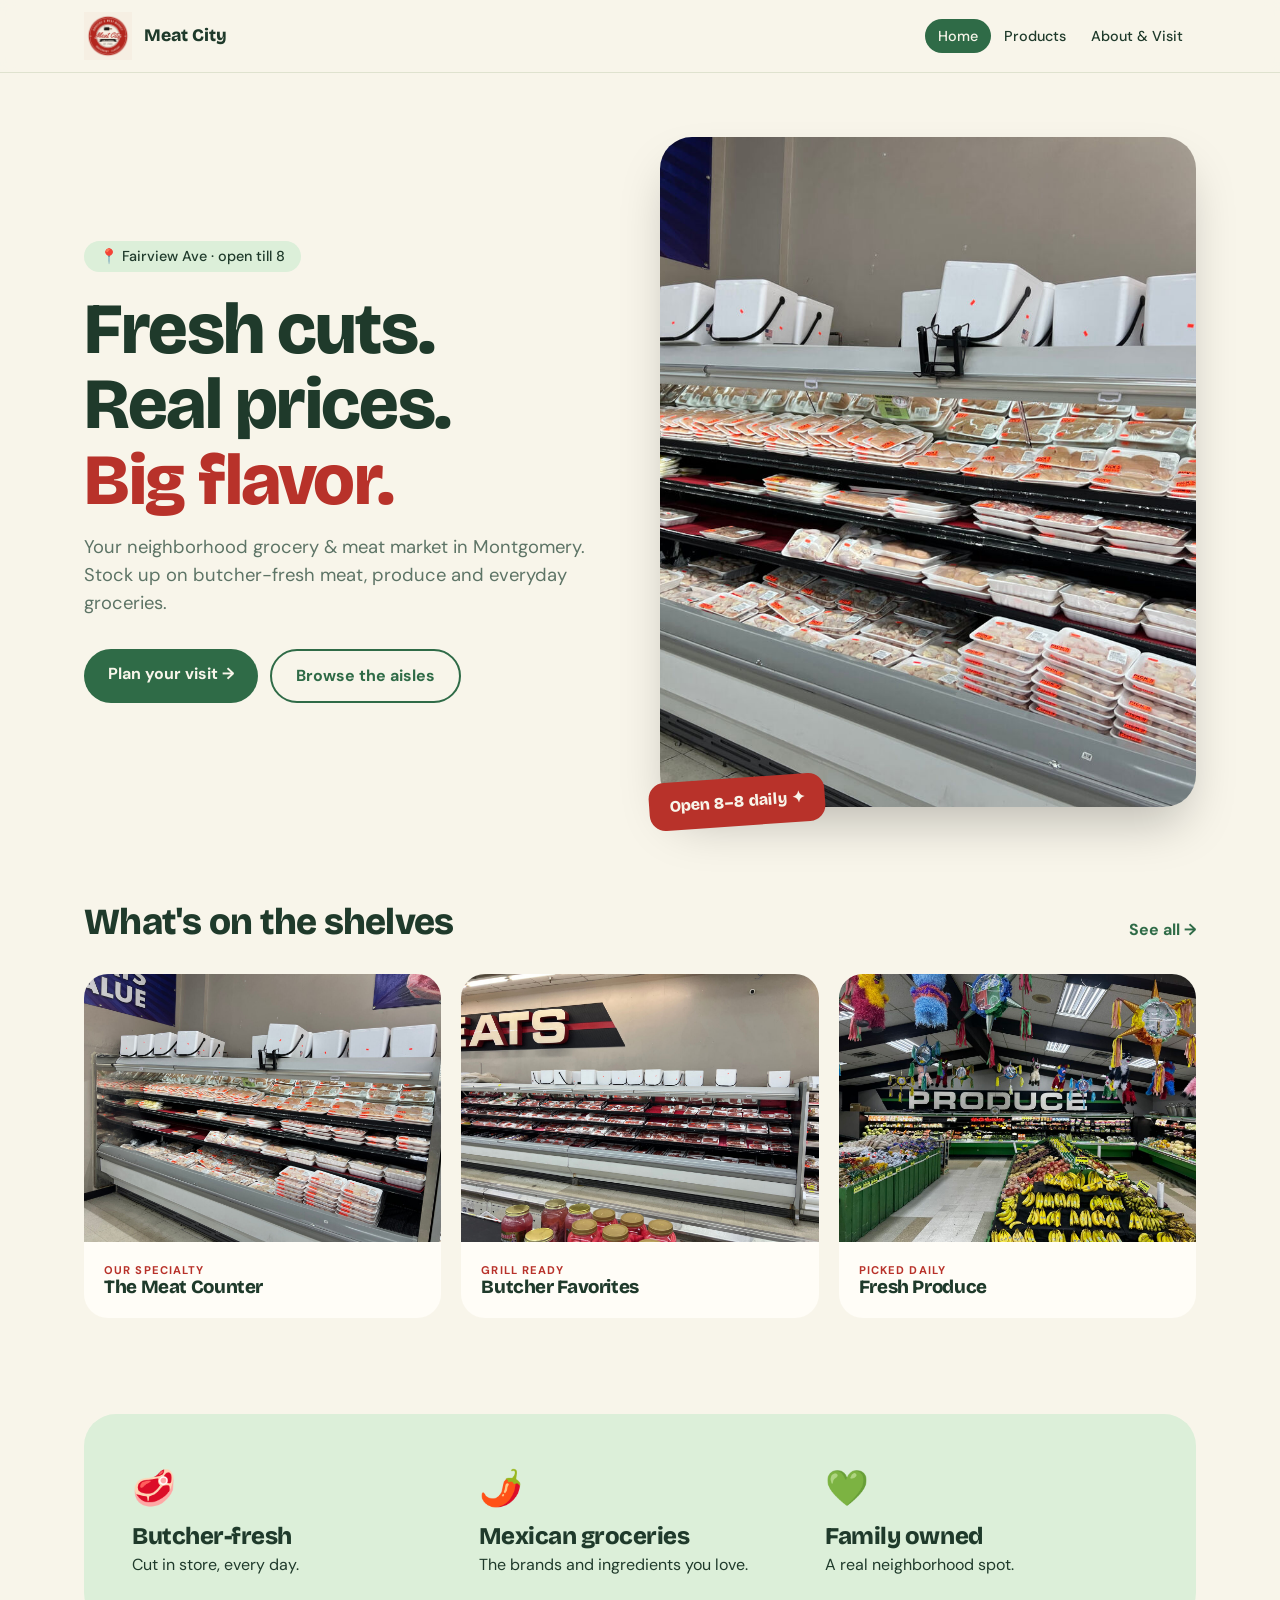
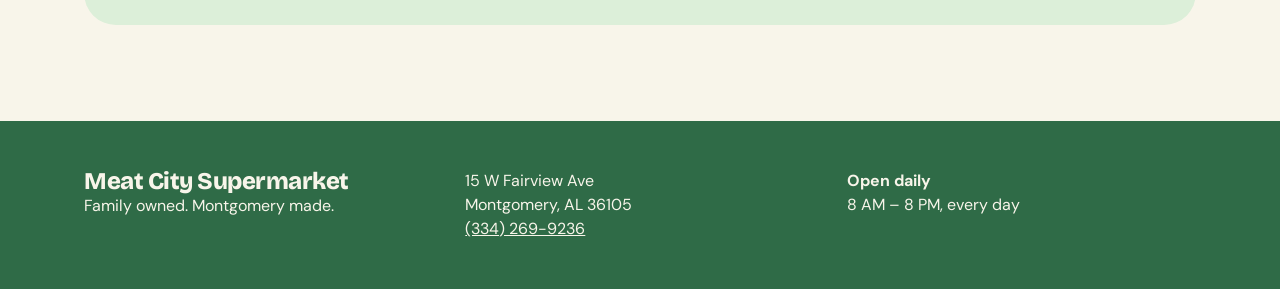
==== html-site/index.html @ 7f8aaa03 "Build Meat City Supermarket site: Home, Products, About & Visit, plus static HTML copies" ====
<!DOCTYPE html>
<html lang="en">
<head>
<meta charset="utf-8"><meta name="viewport" content="width=device-width, initial-scale=1">
<title>Meat City Supermarket | Fresh meat &amp; groceries in Montgomery</title><meta name="description" content="Fresh-cut meat, produce and Mexican groceries in Montgomery, AL. Open 8 AM–8 PM daily.">
<link rel="icon" href="favicon.png" type="image/png">
<link rel="stylesheet" href="https://fonts.googleapis.com/css2?family=Bricolage+Grotesque:wght@500;700;800&family=DM+Sans:wght@400;500;700&display=swap">
<link rel="stylesheet" href="styles.css">
</head>
<body>
<header class="header"><div class="wrap nav">
  <a href="index.html" class="brand"><img src="images/logo.png" alt="Meat City logo"><span>Meat City</span></a>
  <nav><a href="index.html" class="active">Home</a><a href="products.html">Products</a><a href="about.html">About &amp; Visit</a></nav>
</div></header>
<main>
<section class="wrap hero">
  <div>
    <span class="pill">📍 Fairview Ave · open till 8</span>
    <h1>Fresh cuts.<br>Real prices.<br><span class="red">Big flavor.</span></h1>
    <p class="lead">Your neighborhood grocery &amp; meat market in Montgomery. Stock up on butcher-fresh meat, produce and everyday groceries.</p>
    <div class="btns"><a class="btn" href="about.html">Plan your visit →</a><a class="btn outline" href="products.html">Browse the aisles</a></div>
  </div>
  <div class="hero-img"><img src="images/meat.jpg" alt="Meat counter at Meat City"><div class="sticker">Open 8–8 daily ✦</div></div>
</section>
<section class="wrap section">
  <div class="row"><h2>What's on the shelves</h2><a class="link" href="products.html">See all →</a></div>
  <div class="grid3">
<article class="card"><img src="images/meat.jpg" alt="The Meat Counter"><div class="pad"><p class="tag">our specialty</p><h3>The Meat Counter</h3></div></article>
<article class="card"><img src="images/more-meat.jpg" alt="Butcher Favorites"><div class="pad"><p class="tag">grill ready</p><h3>Butcher Favorites</h3></div></article>
<article class="card"><img src="images/produce.jpg" alt="Fresh Produce"><div class="pad"><p class="tag">picked daily</p><h3>Fresh Produce</h3></div></article>
  </div>
</section>
<section class="wrap section">
  <div class="perks">
    <div><p class="emoji">🥩</p><h3>Butcher-fresh</h3><p>Cut in store, every day.</p></div>
    <div><p class="emoji">🌶️</p><h3>Mexican groceries</h3><p>The brands and ingredients you love.</p></div>
    <div><p class="emoji">💚</p><h3>Family owned</h3><p>A real neighborhood spot.</p></div>
  </div>
</section>
</main>
<footer class="footer"><div class="wrap cols3">
  <div><p class="big">Meat City Supermarket</p><p>Family owned. Montgomery made.</p></div>
  <div><p>15 W Fairview Ave</p><p>Montgomery, AL 36105</p><a href="tel:+13342699236">(334) 269-9236</a></div>
  <div><p><b>Open daily</b></p><p>8 AM – 8 PM, every day</p></div>
</div></footer>
</body></html>
---- html-site/styles.css ----
:root{--bg:#f8f5ea;--fg:#1f3a2b;--card:#fffdf7;--green:#2f6b47;--soft:#dcefd9;--muted:#5d7466;--red:#b8322a;--border:#dfe2cf}
*{box-sizing:border-box;margin:0}
body{background:var(--bg);color:var(--fg);font-family:"DM Sans",sans-serif;line-height:1.5}
h1,h2,h3,.big{font-family:"Bricolage Grotesque",sans-serif;font-weight:800;letter-spacing:-.02em;line-height:1.05}
a{color:inherit;text-decoration:none}img{display:block;max-width:100%}
.wrap{max-width:72rem;margin:0 auto;padding:0 1.25rem}
.header{position:sticky;top:0;z-index:5;background:rgba(248,245,234,.88);backdrop-filter:blur(8px);border-bottom:1px solid var(--border)}
.nav{display:flex;justify-content:space-between;align-items:center;padding:.75rem 1.25rem}
.brand{display:flex;align-items:center;gap:.75rem;font-family:"Bricolage Grotesque";font-weight:800;font-size:1.1rem}.brand img{width:48px;height:48px}
nav a{padding:.5rem .8rem;border-radius:99px;font-weight:500;font-size:.9rem}nav a:hover{background:var(--soft)}nav a.active{background:var(--green);color:var(--bg)}
.hero{display:grid;gap:2.5rem;align-items:center;padding-top:4rem}@media(min-width:768px){.hero{grid-template-columns:1fr 1fr}}
.hero h1{font-size:clamp(3rem,7vw,4.5rem);margin-top:1.2rem}.red{color:var(--red)}
.pill{display:inline-block;background:var(--soft);padding:.3rem 1rem;border-radius:99px;font-size:.9rem;font-weight:500}.pill.small{font-size:.7rem;font-weight:700;text-transform:uppercase;letter-spacing:.1em}
.lead{font-size:1.15rem;color:var(--muted);margin-top:1rem;max-width:40rem}
.btns{display:flex;flex-wrap:wrap;gap:.75rem;margin-top:2rem}
.btn{display:inline-block;background:var(--green);color:var(--bg);padding:.8rem 1.5rem;border-radius:99px;font-weight:700;margin-top:1.5rem}.btns .btn{margin:0}
.btn.outline{background:none;border:2px solid var(--green);color:var(--green)}.btn.red-bg{background:var(--red)}
.hero-img{position:relative}.hero-img img{aspect-ratio:4/5;object-fit:cover;width:100%;border-radius:2rem;box-shadow:0 25px 50px -12px rgba(0,0,0,.25)}
.sticker{position:absolute;bottom:-1.2rem;left:-.7rem;transform:rotate(-4deg);background:var(--red);color:var(--bg);padding:.75rem 1.25rem;border-radius:1rem;font-family:"Bricolage Grotesque";font-weight:800}
.section{margin-top:6rem}.section h2,.page h2{font-size:2.3rem}
.row{display:flex;justify-content:space-between;align-items:end}.link{color:var(--green);font-weight:700}
.grid3{display:grid;gap:1.25rem;margin-top:2rem}@media(min-width:640px){.grid3{grid-template-columns:repeat(3,1fr)}}
.card{background:var(--card);border-radius:1.5rem;overflow:hidden;transition:transform .2s}.card:hover{transform:translateY(-4px)}
.card img{aspect-ratio:4/3;object-fit:cover;width:100%}.pad{padding:1.25rem}.tag{font-size:.7rem;font-weight:700;text-transform:uppercase;letter-spacing:.1em;color:var(--red)}
.perks{display:grid;gap:1.5rem;background:var(--soft);border-radius:2rem;padding:3rem}@media(min-width:768px){.perks{grid-template-columns:repeat(3,1fr)}}
.perks h3{font-size:1.5rem;margin:.6rem 0 .2rem}.emoji{font-size:2.2rem}
.page{padding-top:3rem}.page h1{font-size:clamp(2.8rem,6vw,3.8rem)}
.aisle{display:grid;gap:2rem;align-items:center;margin-top:4rem}@media(min-width:768px){.aisle{grid-template-columns:1fr 1fr}.aisle.flip img{order:2}}
.aisle img{aspect-ratio:4/3;object-fit:cover;width:100%;border-radius:2rem}.aisle h2{margin-top:1rem}
.cta{margin-top:5rem;background:var(--green);color:var(--bg);border-radius:2rem;padding:2.5rem;text-align:center}
.about-top{display:grid;gap:2.5rem;align-items:center}@media(min-width:768px){.about-top{grid-template-columns:1fr auto}}.about-logo{width:12rem;margin:0 auto}
.mt{margin-top:5rem}.info{background:var(--card);border-radius:1.5rem;padding:1.5rem;color:var(--muted)}.info h3{color:var(--fg);font-size:1.25rem;margin:.4rem 0 .2rem}
.map{margin-top:2rem;border-radius:2rem;overflow:hidden;border:1px solid var(--border)}.map iframe{width:100%;height:24rem;border:0;display:block}
.footer{margin-top:6rem;background:var(--green);color:var(--bg)}.cols3{display:grid;gap:2rem;padding:3rem 1.25rem}@media(min-width:640px){.cols3{grid-template-columns:repeat(3,1fr)}}.big{font-size:1.5rem}.footer a{text-decoration:underline}
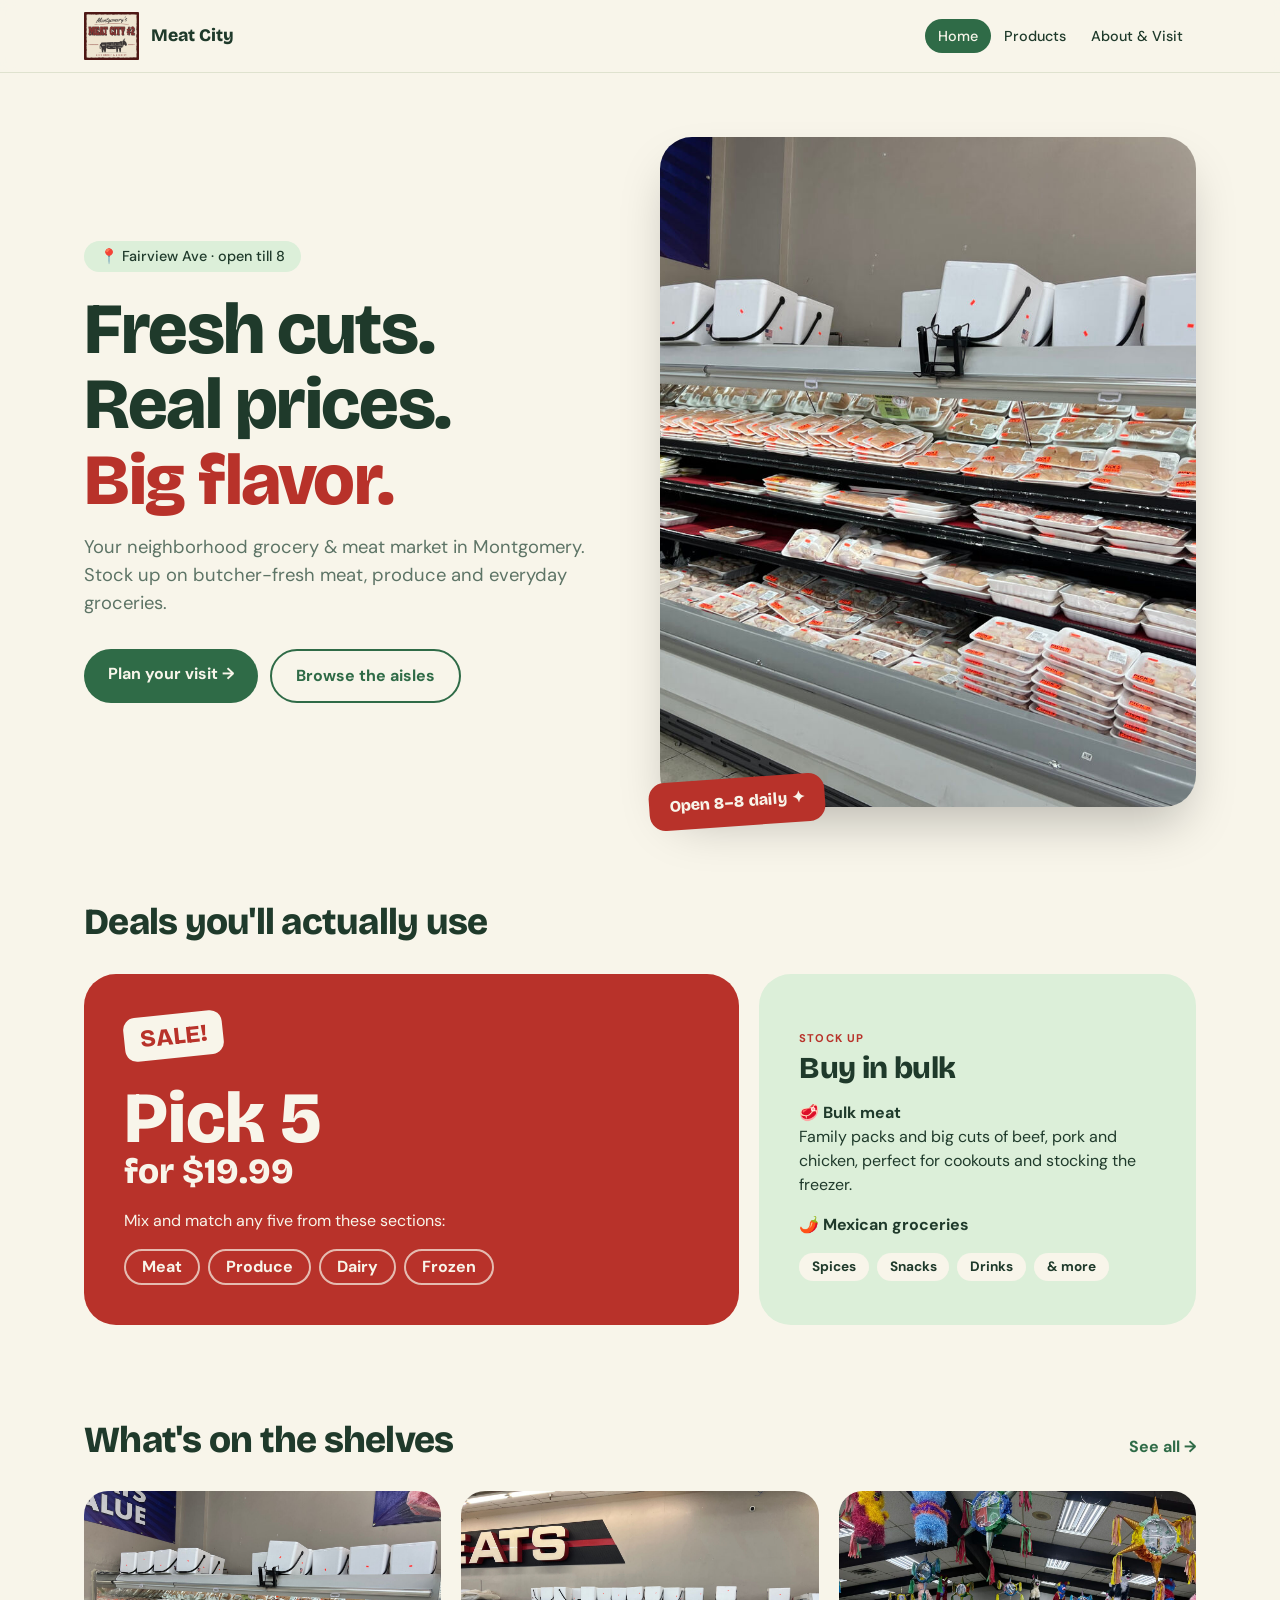
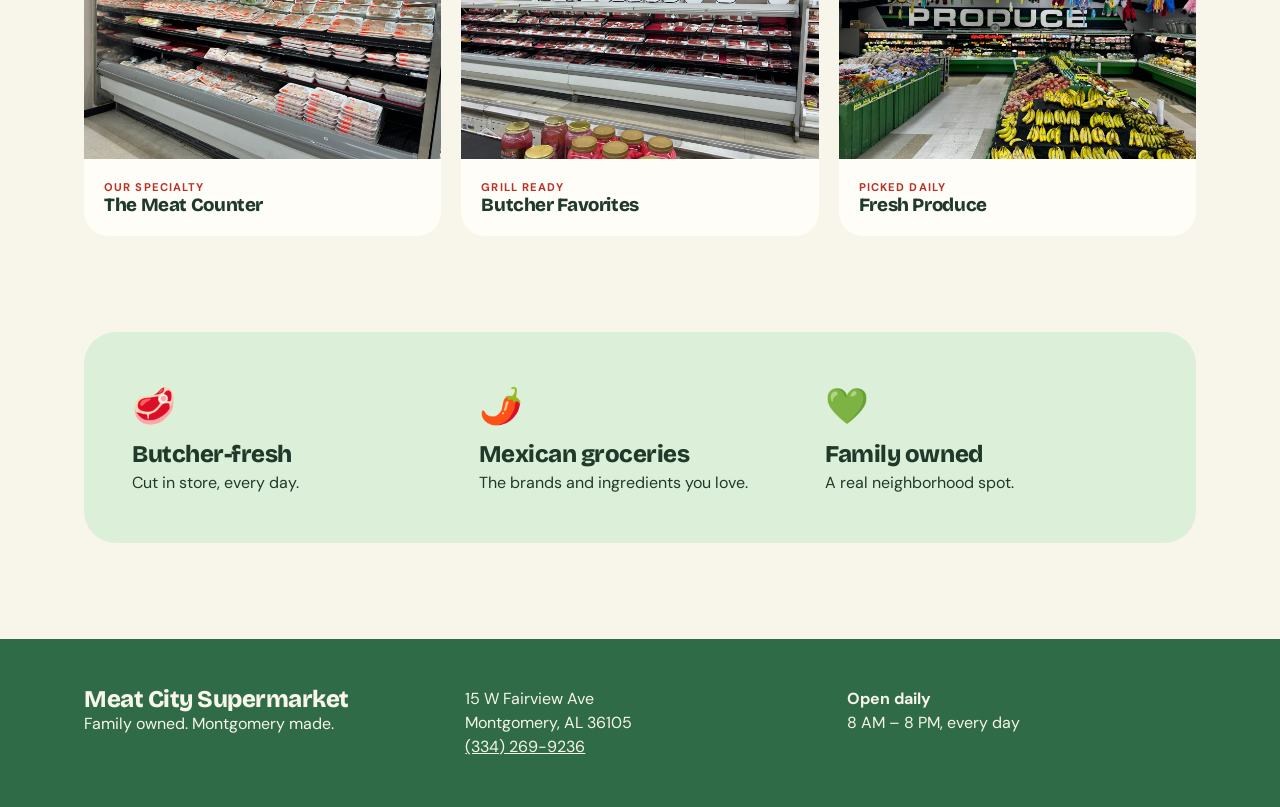
==== commit c51618e2: "Swap in Meat City #2 vintage sign logo; add Pick 5 for $19.99 sale and bulk-buying section (site + H" ====
--- a/html-site/index.html
+++ b/html-site/index.html
@@ -23,6 +23,24 @@
   <div class="hero-img"><img src="images/meat.jpg" alt="Meat counter at Meat City"><div class="sticker">Open 8–8 daily ✦</div></div>
 </section>
 <section class="wrap section">
+  <h2>Deals you'll actually use</h2>
+  <div class="deals">
+    <article class="sale">
+      <span class="sale-tag">SALE!</span>
+      <p class="sale-big">Pick 5<span>for $19.99</span></p>
+      <p>Mix and match any five from these sections:</p>
+      <ul class="chips"><li>Meat</li><li>Produce</li><li>Dairy</li><li>Frozen</li></ul>
+    </article>
+    <article class="bulk">
+      <p class="tag">stock up</p>
+      <h3>Buy in bulk</h3>
+      <p><b>🥩 Bulk meat</b><br>Family packs and big cuts of beef, pork and chicken, perfect for cookouts and stocking the freezer.</p>
+      <p><b>🌶️ Mexican groceries</b></p>
+      <ul class="chips light"><li>Spices</li><li>Snacks</li><li>Drinks</li><li>&amp; more</li></ul>
+    </article>
+  </div>
+</section>
+<section class="wrap section">
   <div class="row"><h2>What's on the shelves</h2><a class="link" href="products.html">See all →</a></div>
   <div class="grid3">
 <article class="card"><img src="images/meat.jpg" alt="The Meat Counter"><div class="pad"><p class="tag">our specialty</p><h3>The Meat Counter</h3></div></article>
--- a/html-site/styles.css
+++ b/html-site/styles.css
@@ -6,7 +6,7 @@
 .wrap{max-width:72rem;margin:0 auto;padding:0 1.25rem}
 .header{position:sticky;top:0;z-index:5;background:rgba(248,245,234,.88);backdrop-filter:blur(8px);border-bottom:1px solid var(--border)}
 .nav{display:flex;justify-content:space-between;align-items:center;padding:.75rem 1.25rem}
-.brand{display:flex;align-items:center;gap:.75rem;font-family:"Bricolage Grotesque";font-weight:800;font-size:1.1rem}.brand img{width:48px;height:48px}
+.brand{display:flex;align-items:center;gap:.75rem;font-family:"Bricolage Grotesque";font-weight:800;font-size:1.1rem}.brand img{height:48px;width:auto}
 nav a{padding:.5rem .8rem;border-radius:99px;font-weight:500;font-size:.9rem}nav a:hover{background:var(--soft)}nav a.active{background:var(--green);color:var(--bg)}
 .hero{display:grid;gap:2.5rem;align-items:center;padding-top:4rem}@media(min-width:768px){.hero{grid-template-columns:1fr 1fr}}
 .hero h1{font-size:clamp(3rem,7vw,4.5rem);margin-top:1.2rem}.red{color:var(--red)}
@@ -28,7 +28,13 @@
 .aisle{display:grid;gap:2rem;align-items:center;margin-top:4rem}@media(min-width:768px){.aisle{grid-template-columns:1fr 1fr}.aisle.flip img{order:2}}
 .aisle img{aspect-ratio:4/3;object-fit:cover;width:100%;border-radius:2rem}.aisle h2{margin-top:1rem}
 .cta{margin-top:5rem;background:var(--green);color:var(--bg);border-radius:2rem;padding:2.5rem;text-align:center}
-.about-top{display:grid;gap:2.5rem;align-items:center}@media(min-width:768px){.about-top{grid-template-columns:1fr auto}}.about-logo{width:12rem;margin:0 auto}
+.about-top{display:grid;gap:2.5rem;align-items:center}@media(min-width:768px){.about-top{grid-template-columns:1fr auto}}.about-logo{width:16rem;margin:0 auto}
 .mt{margin-top:5rem}.info{background:var(--card);border-radius:1.5rem;padding:1.5rem;color:var(--muted)}.info h3{color:var(--fg);font-size:1.25rem;margin:.4rem 0 .2rem}
 .map{margin-top:2rem;border-radius:2rem;overflow:hidden;border:1px solid var(--border)}.map iframe{width:100%;height:24rem;border:0;display:block}
 .footer{margin-top:6rem;background:var(--green);color:var(--bg)}.cols3{display:grid;gap:2rem;padding:3rem 1.25rem}@media(min-width:640px){.cols3{grid-template-columns:repeat(3,1fr)}}.big{font-size:1.5rem}.footer a{text-decoration:underline}
+.deals{display:grid;gap:1.25rem;margin-top:2rem}@media(min-width:768px){.deals{grid-template-columns:3fr 2fr}}
+.sale{background:var(--red);color:var(--bg);border-radius:2rem;padding:2.5rem}.sale-tag{display:inline-block;transform:rotate(-6deg);background:var(--bg);color:var(--red);padding:.25rem 1rem;border-radius:.75rem;font-family:"Bricolage Grotesque";font-weight:800;font-size:1.5rem}
+.sale-big{font-family:"Bricolage Grotesque";font-weight:800;font-size:clamp(3.5rem,8vw,4.5rem);line-height:1;margin:1.5rem 0 1.25rem}.sale-big span{display:block;font-size:2.2rem}
+.chips{list-style:none;padding:0;display:flex;flex-wrap:wrap;gap:.5rem;margin-top:1rem}.chips li{border:2px solid rgba(248,245,234,.7);border-radius:99px;padding:.25rem 1rem;font-weight:700}
+.chips.light li{border:0;background:var(--bg);font-size:.85rem;padding:.25rem .8rem}
+.bulk{background:var(--soft);border-radius:2rem;padding:2.5rem}.bulk h3{font-size:1.9rem;margin:.4rem 0 1rem}.bulk p{margin-top:1rem}
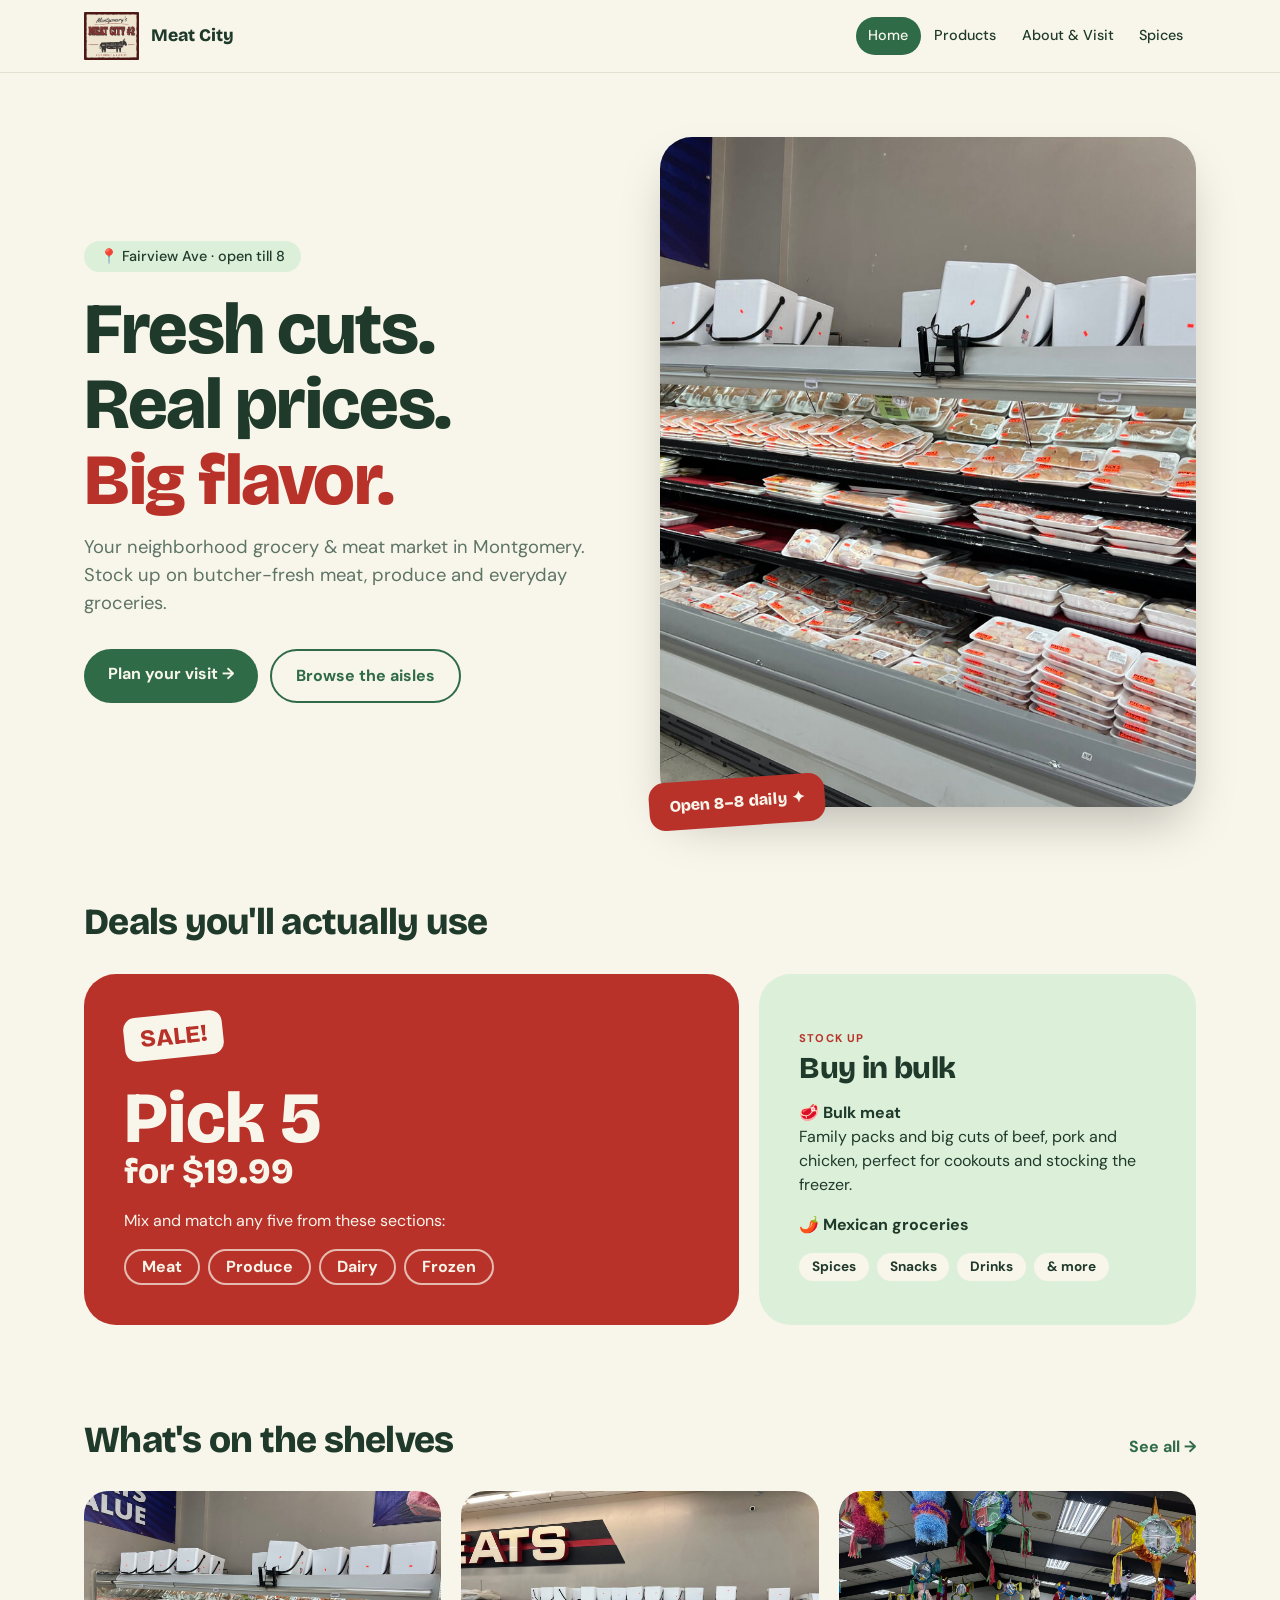
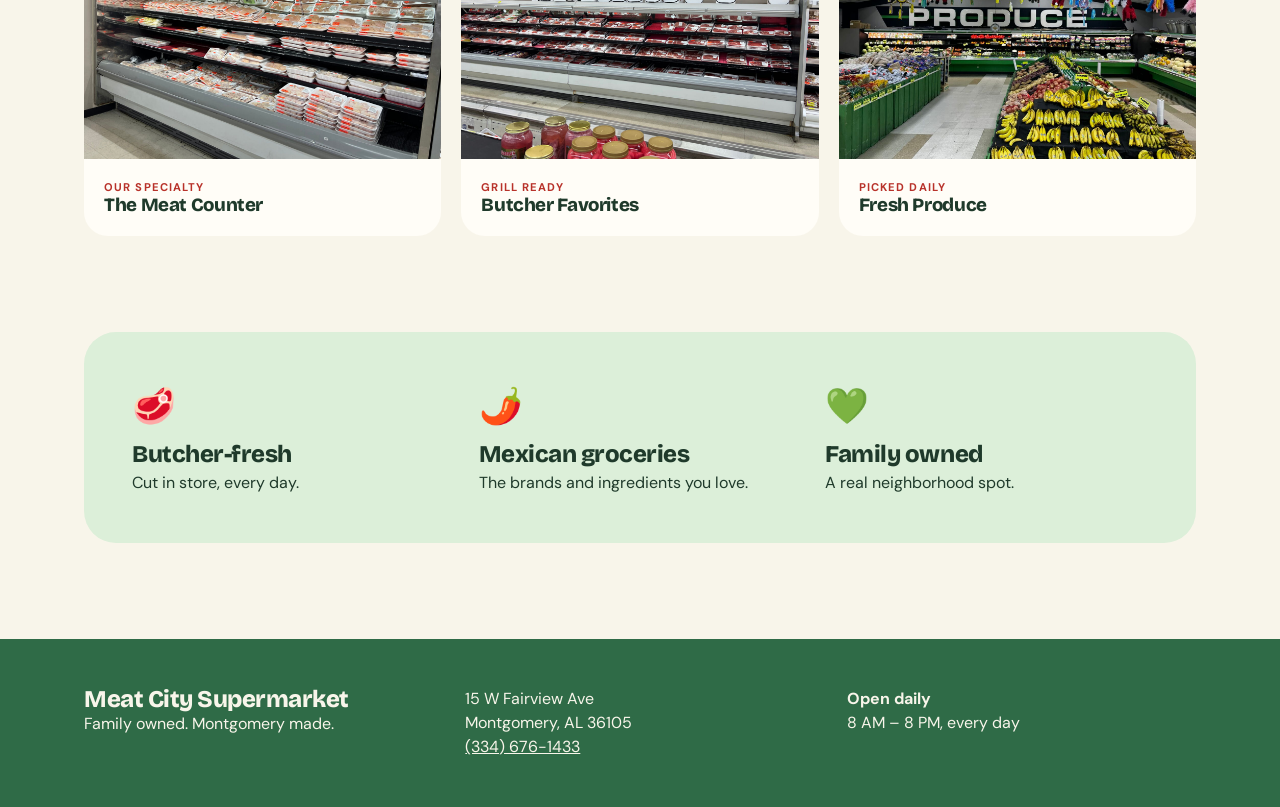
==== commit 455cc928: "New phone number (334) 676-1433 and a Mexican Spices page with store photos" ====
--- a/html-site/index.html
+++ b/html-site/index.html
@@ -10,7 +10,7 @@
 <body>
 <header class="header"><div class="wrap nav">
   <a href="index.html" class="brand"><img src="images/logo.png" alt="Meat City logo"><span>Meat City</span></a>
-  <nav><a href="index.html" class="active">Home</a><a href="products.html">Products</a><a href="about.html">About &amp; Visit</a></nav>
+  <nav><a href="index.html" class="active">Home</a><a href="products.html">Products</a><a href="about.html">About &amp; Visit</a><a href="spices.html">Spices</a></nav>
 </div></header>
 <main>
 <section class="wrap hero">
@@ -58,7 +58,7 @@
 </main>
 <footer class="footer"><div class="wrap cols3">
   <div><p class="big">Meat City Supermarket</p><p>Family owned. Montgomery made.</p></div>
-  <div><p>15 W Fairview Ave</p><p>Montgomery, AL 36105</p><a href="tel:+13342699236">(334) 269-9236</a></div>
+  <div><p>15 W Fairview Ave</p><p>Montgomery, AL 36105</p><a href="tel:+13346761433">(334) 676-1433</a></div>
   <div><p><b>Open daily</b></p><p>8 AM – 8 PM, every day</p></div>
 </div></footer>
 </body></html>
--- a/html-site/styles.css
+++ b/html-site/styles.css
@@ -38,3 +38,8 @@
 .chips{list-style:none;padding:0;display:flex;flex-wrap:wrap;gap:.5rem;margin-top:1rem}.chips li{border:2px solid rgba(248,245,234,.7);border-radius:99px;padding:.25rem 1rem;font-weight:700}
 .chips.light li{border:0;background:var(--bg);font-size:.85rem;padding:.25rem .8rem}
 .bulk{background:var(--soft);border-radius:2rem;padding:2.5rem}.bulk h3{font-size:1.9rem;margin:.4rem 0 1rem}.bulk p{margin-top:1rem}
+.spice-photos{display:grid;gap:1.25rem;margin-top:2.5rem}@media(min-width:768px){.spice-photos{grid-template-columns:3fr 2fr}}
+.spice-photos .stack{display:grid;gap:1.25rem}.spice-photos img{width:100%;border-radius:2rem;object-fit:cover;box-shadow:0 20px 40px -15px rgba(0,0,0,.25)}.spice-photos .stack img{aspect-ratio:4/3}.spice-photos>img{height:100%}
+.spice-card{background:var(--card);border-radius:1.5rem;padding:1.75rem}.spice-card h3{font-size:1.5rem;margin-top:.2rem}
+.spice-card ul{list-style:none;padding:0;margin-top:1rem}.spice-card li{display:flex;justify-content:space-between;gap:.75rem;align-items:baseline;border-bottom:1px dashed var(--border);padding:.45rem 0}.spice-card li:last-child{border:0}.spice-card li span{color:var(--muted);font-size:.9rem;text-align:right}
+nav{display:flex;flex-wrap:wrap;justify-content:flex-end}
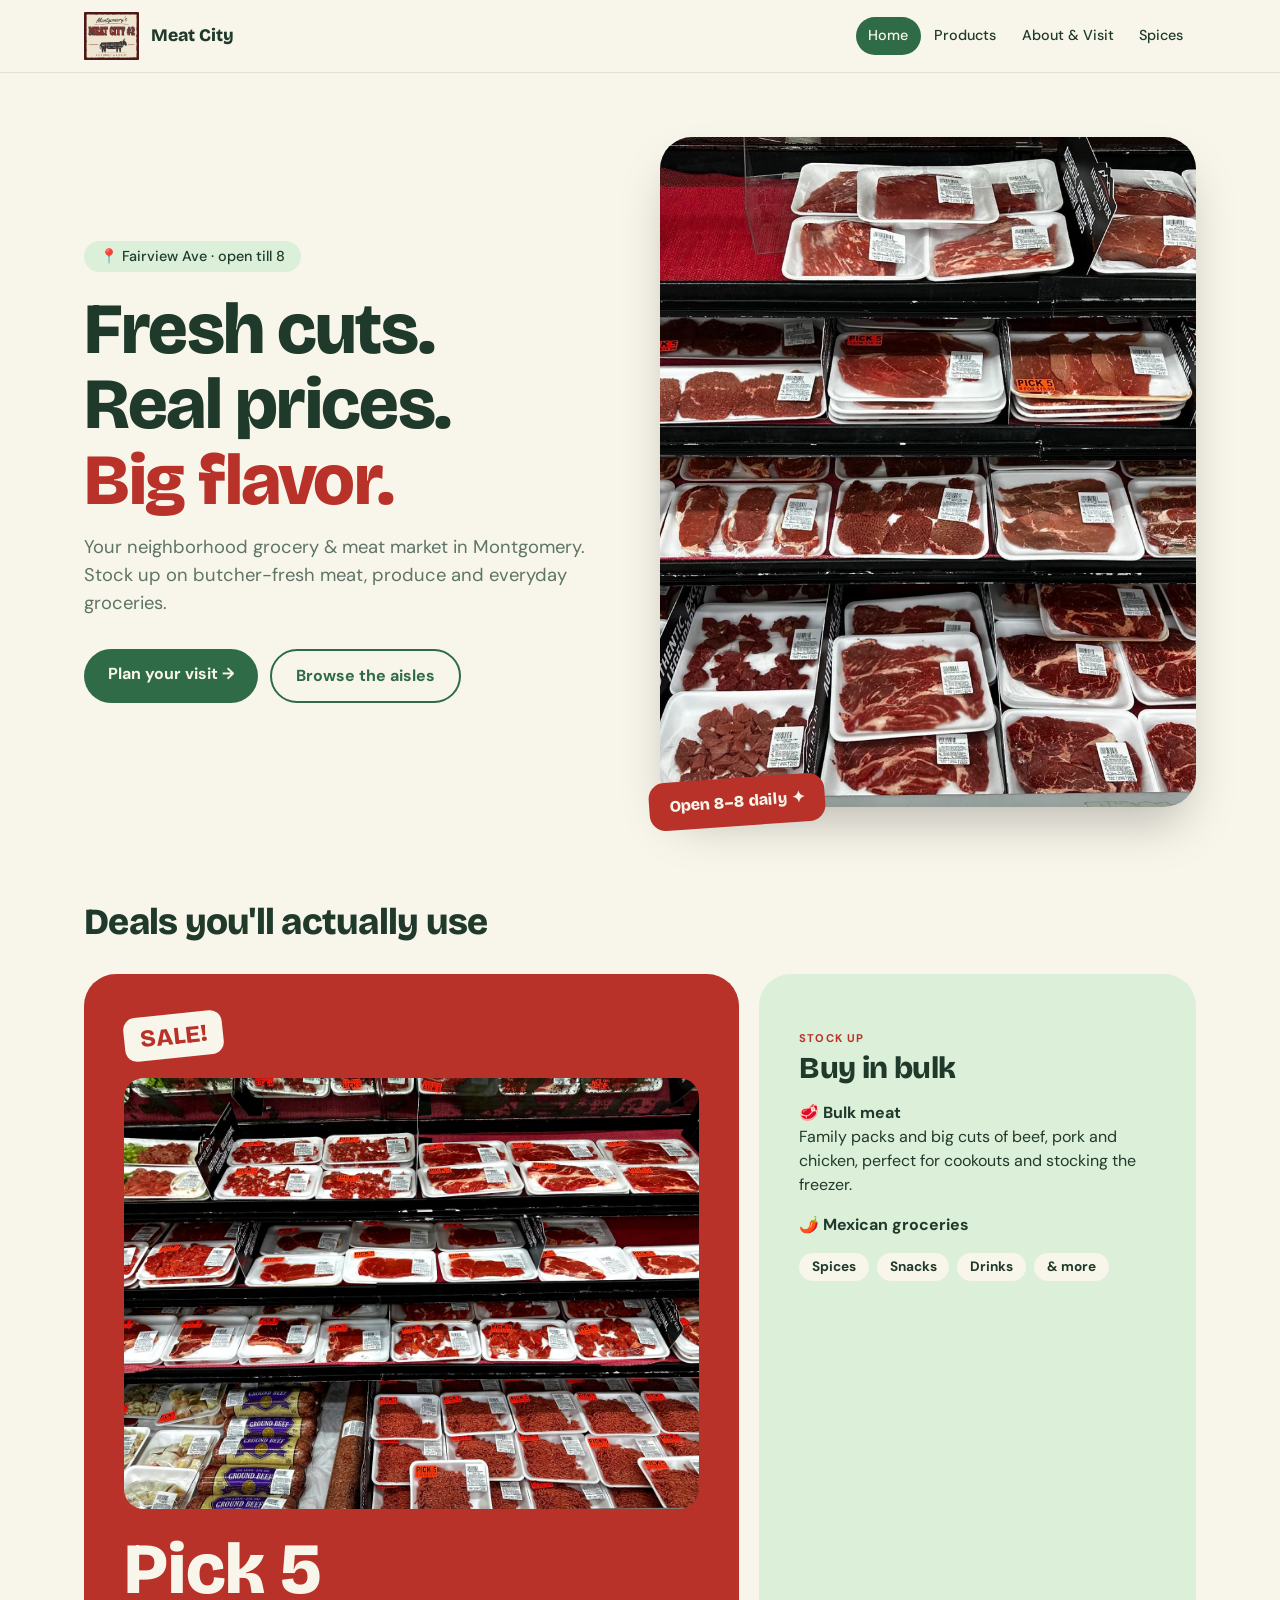
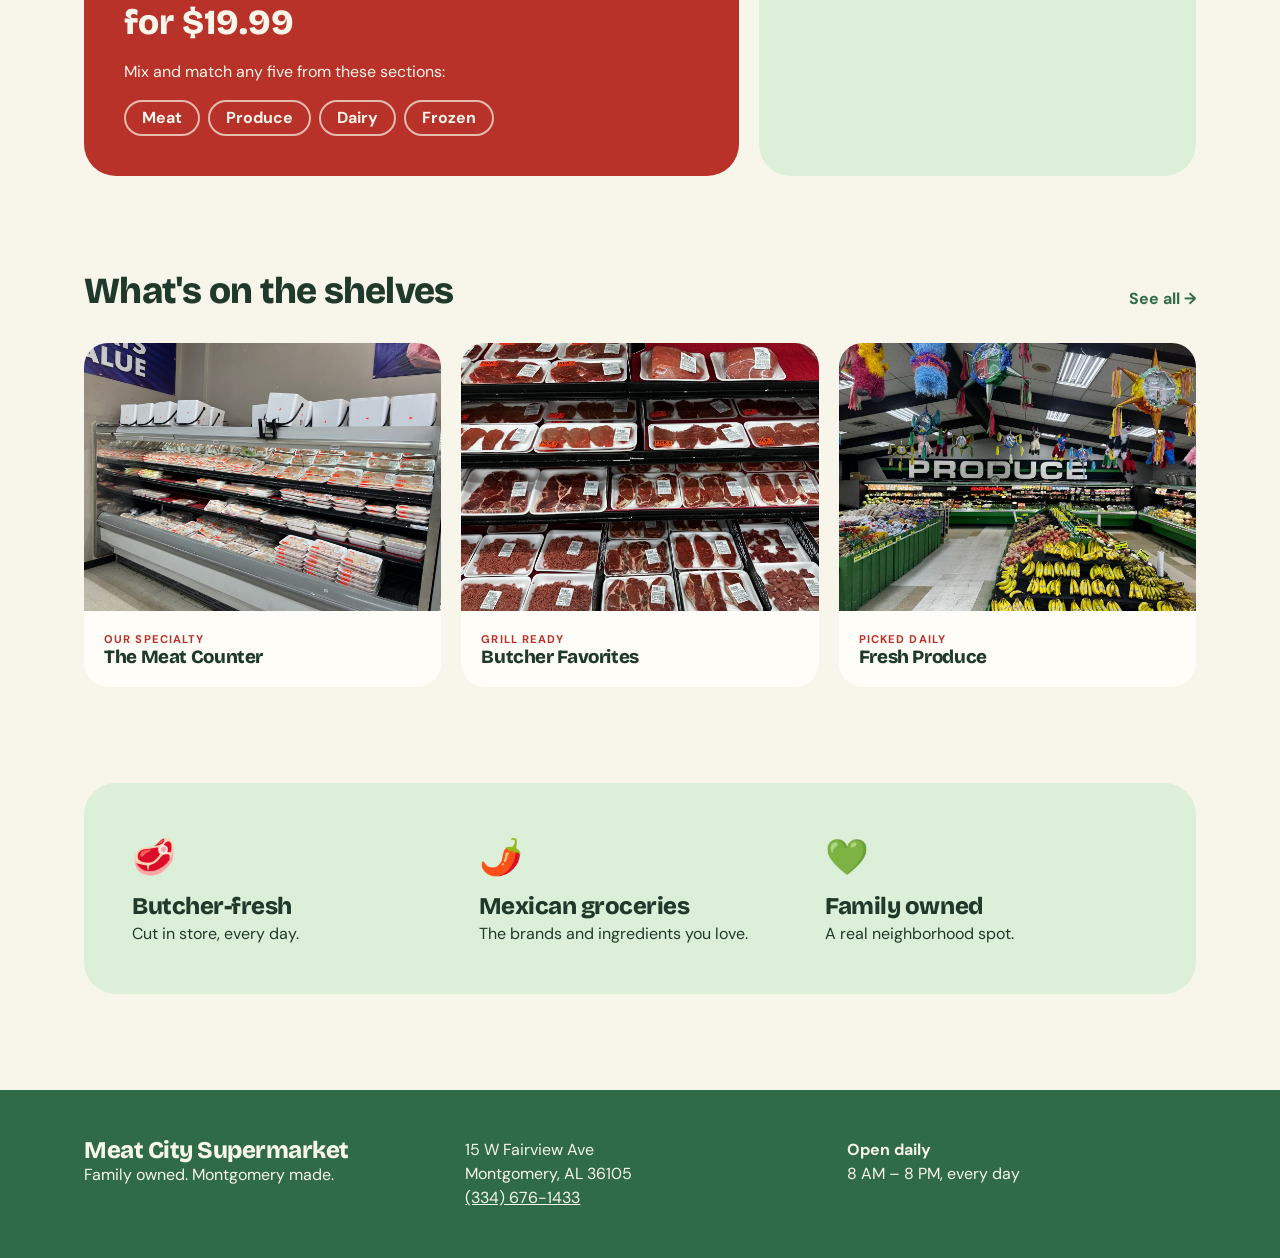
==== commit b7e7bad4: "Update hero, Butcher Favorites and Pick 5 photos" ====
--- a/html-site/index.html
+++ b/html-site/index.html
@@ -20,13 +20,14 @@
     <p class="lead">Your neighborhood grocery &amp; meat market in Montgomery. Stock up on butcher-fresh meat, produce and everyday groceries.</p>
     <div class="btns"><a class="btn" href="about.html">Plan your visit →</a><a class="btn outline" href="products.html">Browse the aisles</a></div>
   </div>
-  <div class="hero-img"><img src="images/meat.jpg" alt="Meat counter at Meat City"><div class="sticker">Open 8–8 daily ✦</div></div>
+  <div class="hero-img"><img src="images/hero.jpg" alt="Inside Meat City Supermarket"><div class="sticker">Open 8–8 daily ✦</div></div>
 </section>
 <section class="wrap section">
   <h2>Deals you'll actually use</h2>
   <div class="deals">
     <article class="sale">
       <span class="sale-tag">SALE!</span>
+      <img class="sale-img" src="images/pick5.jpg" alt="Meat trays with orange Pick 5 for $19.99 labels">
       <p class="sale-big">Pick 5<span>for $19.99</span></p>
       <p>Mix and match any five from these sections:</p>
       <ul class="chips"><li>Meat</li><li>Produce</li><li>Dairy</li><li>Frozen</li></ul>
--- a/html-site/styles.css
+++ b/html-site/styles.css
@@ -43,3 +43,4 @@
 .spice-card{background:var(--card);border-radius:1.5rem;padding:1.75rem}.spice-card h3{font-size:1.5rem;margin-top:.2rem}
 .spice-card ul{list-style:none;padding:0;margin-top:1rem}.spice-card li{display:flex;justify-content:space-between;gap:.75rem;align-items:baseline;border-bottom:1px dashed var(--border);padding:.45rem 0}.spice-card li:last-child{border:0}.spice-card li span{color:var(--muted);font-size:.9rem;text-align:right}
 nav{display:flex;flex-wrap:wrap;justify-content:flex-end}
+.sale-img{display:block;width:100%;border-radius:1.25rem;margin-top:1.25rem;aspect-ratio:4/3;object-fit:cover}
